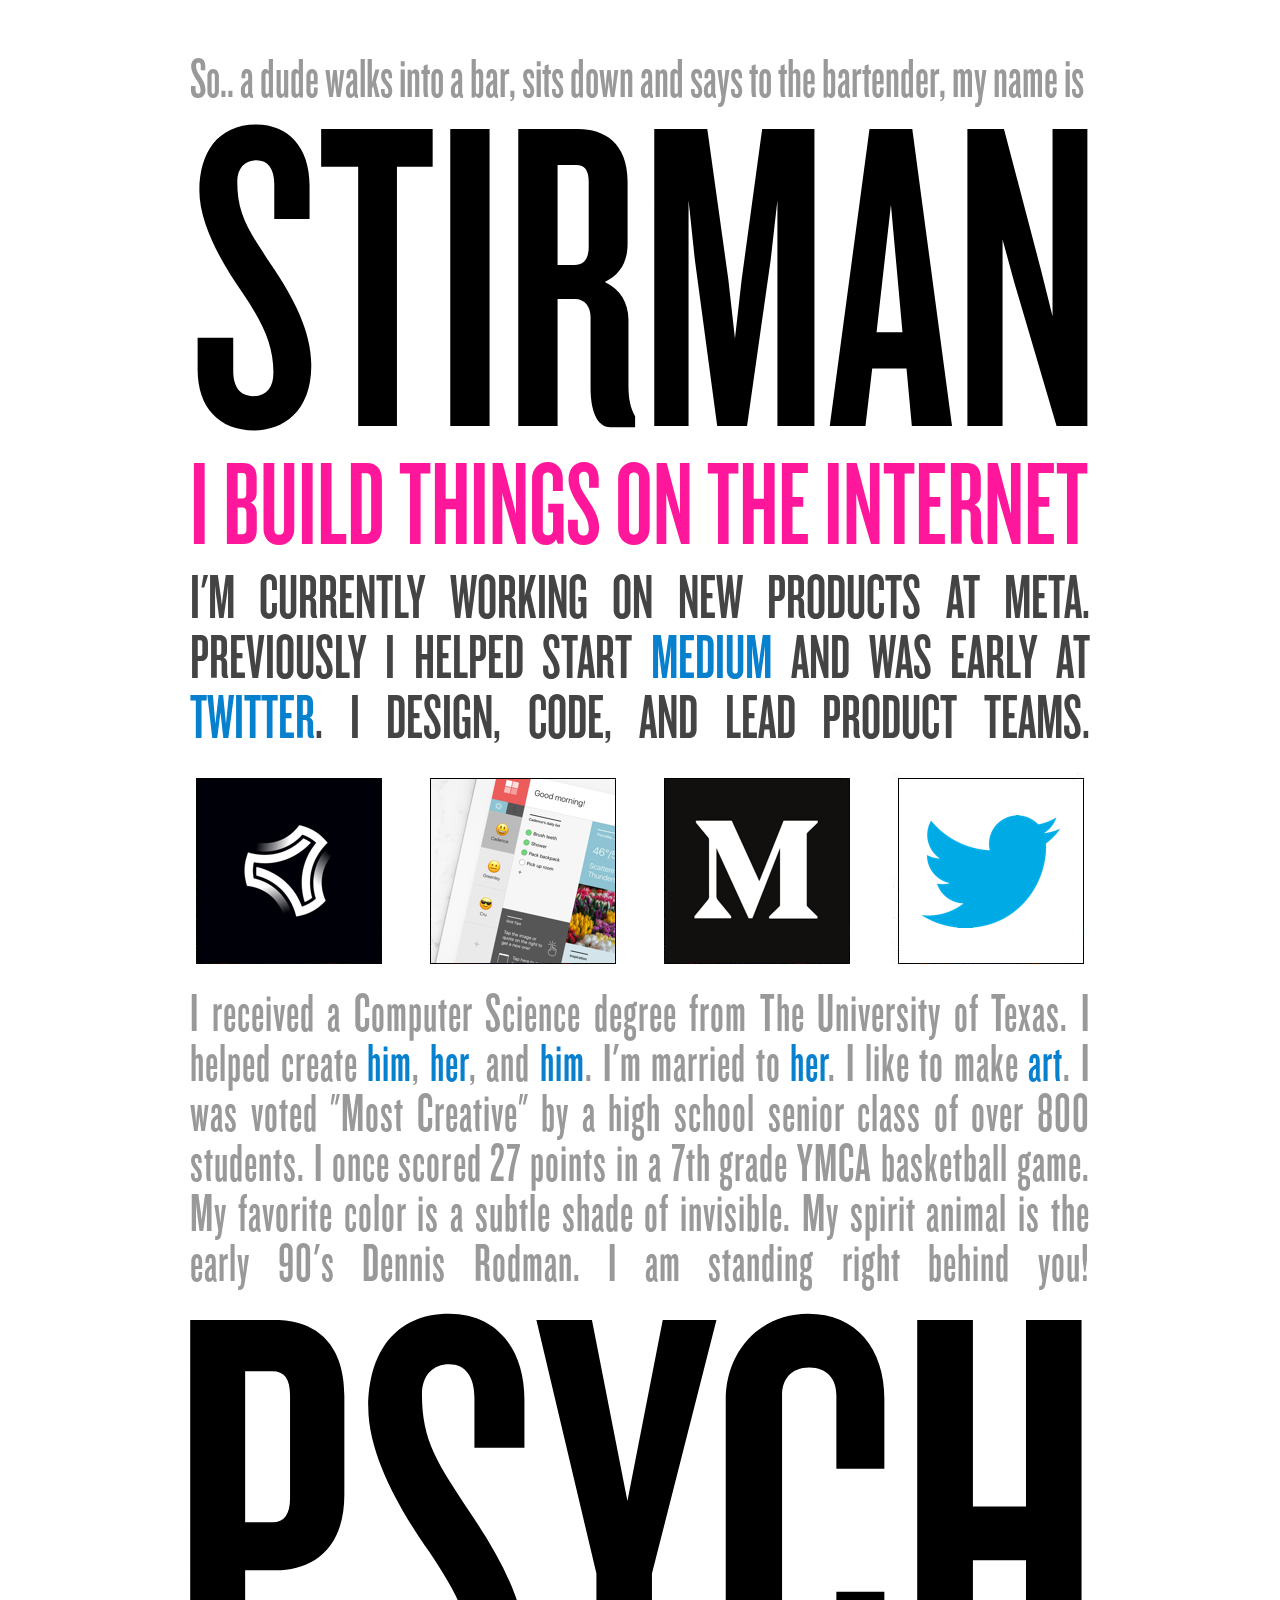
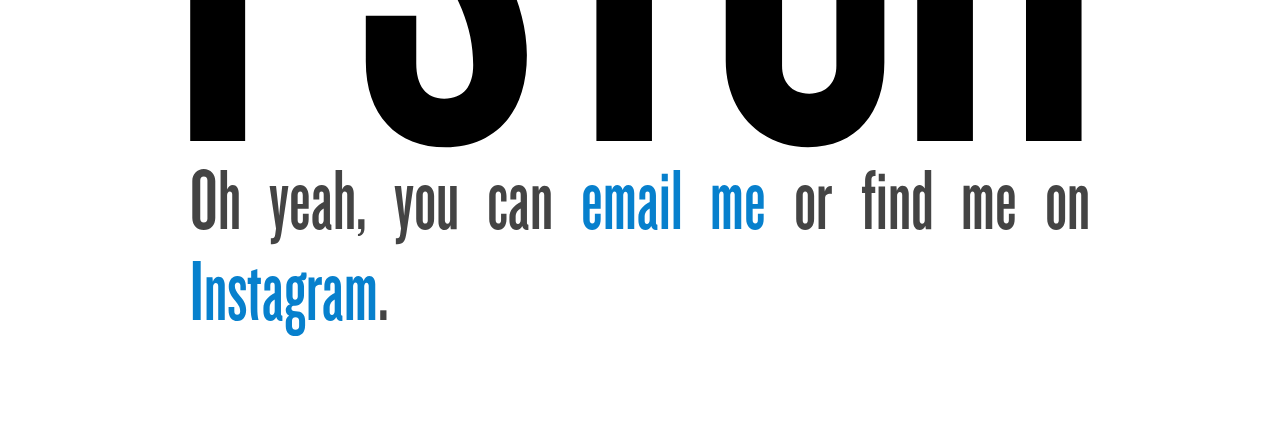
==== index.html @ 9b6b1cd8 "Update index.html" ====
<!DOCTYPE html>
<html>
  <head>
    <title>STIRMAN</title>
    <link rel="stylesheet" href="/stylesheets/application.css" type="text/css" media="screen, projection">
    <link rel="shortcut icon" href="/favicon.png">
  </head>
  <body>
    <div id="content">
      <div id="hi">
        So.. a dude walks into a bar, sits down and says to the bartender, my name is
      </div>
      <div id="stirman">
        STIRMAN
      </div>
      <div id="build">
        I BUILD THINGS ON THE INTERNET
      </div>
      <div id="currently">
        I'm currently working on new products at Meta. Previously I helped start <a href="http://www.medium.com" target="_blank">Medium</a> and was early at <a href="http://www.twitter.com" target="_blank">Twitter</a>. I design, code, and lead product teams.
      </div>
      <div class='block'>
        <a href="http://getlucid.com" target="_blank"><img src='/images/lucid.png' alt='Lucid' /></a><br/><br/>
      </div>
      <div class='block'>
        <a href="http://grid.stirman.net" target="_blank"><img src='/images/grid.png' alt='Lucid' /></a><br/><br/>
      </div>
      <div class='block'>
        <a href="http://www.medium.com" target="_blank"><img src='/images/medium.png' alt='Medium' /></a><br/><br/>
      </div>
      <div class='block last'>
        <a href="http://twitter.com" target="_blank"><img src='/images/hoot.png' alt='Hoot' /></a><br/><br/>
      </div>
      <div id="notable">
        I received a Computer Science degree from The University of Texas.
        I helped create <a href="https://www.instagram.com/p/iKl2m0MV6i/" target="_blank">him</a>, <a href="https://www.instagram.com/p/_QR0yosV8H/" target="_blank">her</a>, and <a href="https://www.instagram.com/p/BEEu4xysV2B/" target="_blank">him</a>.
        I'm married to <a href="https://www.instagram.com/p/BFZRTCZMkcy/" target="_blank">her</a>.
	I like to make <a href="https://art.stirman.net" target"_blank">art</a>. 
        I was voted "Most Creative" by a high school senior class of over 800 students.
        I once scored 27 points in a 7th grade YMCA basketball game.
        My favorite color is a subtle shade of invisible.
        My spirit animal is the early 90's Dennis Rodman.
        I am standing right behind you!
      </div>
      <div id="psych">
        PSYCH
      </div>
      <div id="oh">
        Oh yeah, you can <a href="mailto:stirman@gmail.com">email me</a> or find me on <a href="http://instagram/stirman">Instagram</a>.
      </div>
    </div>
    <!--script async src="https://static.medium.com/embed.js"></script><a class="m-profile" data-width="900px" data-border="false" href="https://medium.com/@stirman">Jason Stirman</a-->
    <!--script type="text/javascript">
      var _gaq = _gaq || [];
      _gaq.push(['_setAccount', 'UA-85640-3']);
      _gaq.push(['_trackPageview']);
      (function() {
        var ga = document.createElement('script'); ga.type = 'text/javascript'; ga.async = true;
        ga.src = ('https:' == document.location.protocol ? 'https://ssl' : 'http://www') + '.google-analytics.com/ga.js';
        var s = document.getElementsByTagName('script')[0]; s.parentNode.insertBefore(ga, s);
      })();
    </script-->
  </body>
</html>
---- stylesheets/application.css ----
@font-face { font-family: Knockout; src: url('Knockout-HTF47-Bantamweight.otf'); }

#content {
  width: 900px;
  margin: 0px auto;
  margin-top: 50px;
  font-family: Knockout, sans-serif;
  text-align: justify;
}

a {
  color: #0780cd;
  text-decoration: none;
}

a:hover {
  color: #174e71;
}

#hi {
  font-size: 57px;
  color: #999;
  font-weight: 100;
}

#stirman {
  font-size: 446px;
  font-weight: 100;
  color: #000;
  margin-top: -50px;
}

#build {
  font-size: 122px;
  font-weight: 100;
  color: #fe179b;
  margin-top: -70px;
}

#currently {
  font-size: 65px;
  font-weight: 100;
  color: #444;
  line-height: 60px;
  text-transform: uppercase;
  margin-bottom: 10px;
  text-align: justify;
  text-align-last: justify;
}

.block {
  float: left;
  margin: 14px 36px 0px 0px;
}

.block.last {
  margin-right: 0px;
}

#notable {
  font-size: 55px;
  font-weight: 100;
  color: #999;
  line-height: 50px;
  margin-top: 18px;
  text-align: justify;
  text-align-last: justify;
  letter-spacing: 1px;
}

#psych {
  font-size: 632px;
  font-weight: 100;
  color: #000;
  margin-top: -70px;
  margin-left: -20px;
}

#oh {
  font-size: 89px;
  font-weight: 100;
  color: #444;
  margin-top: -110px;
  margin-bottom: 90px;
}

@-moz-document url-prefix() {

  #hi {
    font-size: 56.7px;
  }

  #stirman {
    font-size: 440px;
  }

  #build {
    font-size: 118px;
  }

  #currently {
    font-size: 64.8px;
  }

  #notable {
    font-size: 54.4px;
  }

  #psych {
    font-size: 630px;
  }

  #oh {
    font-size: 89px;
  }
}
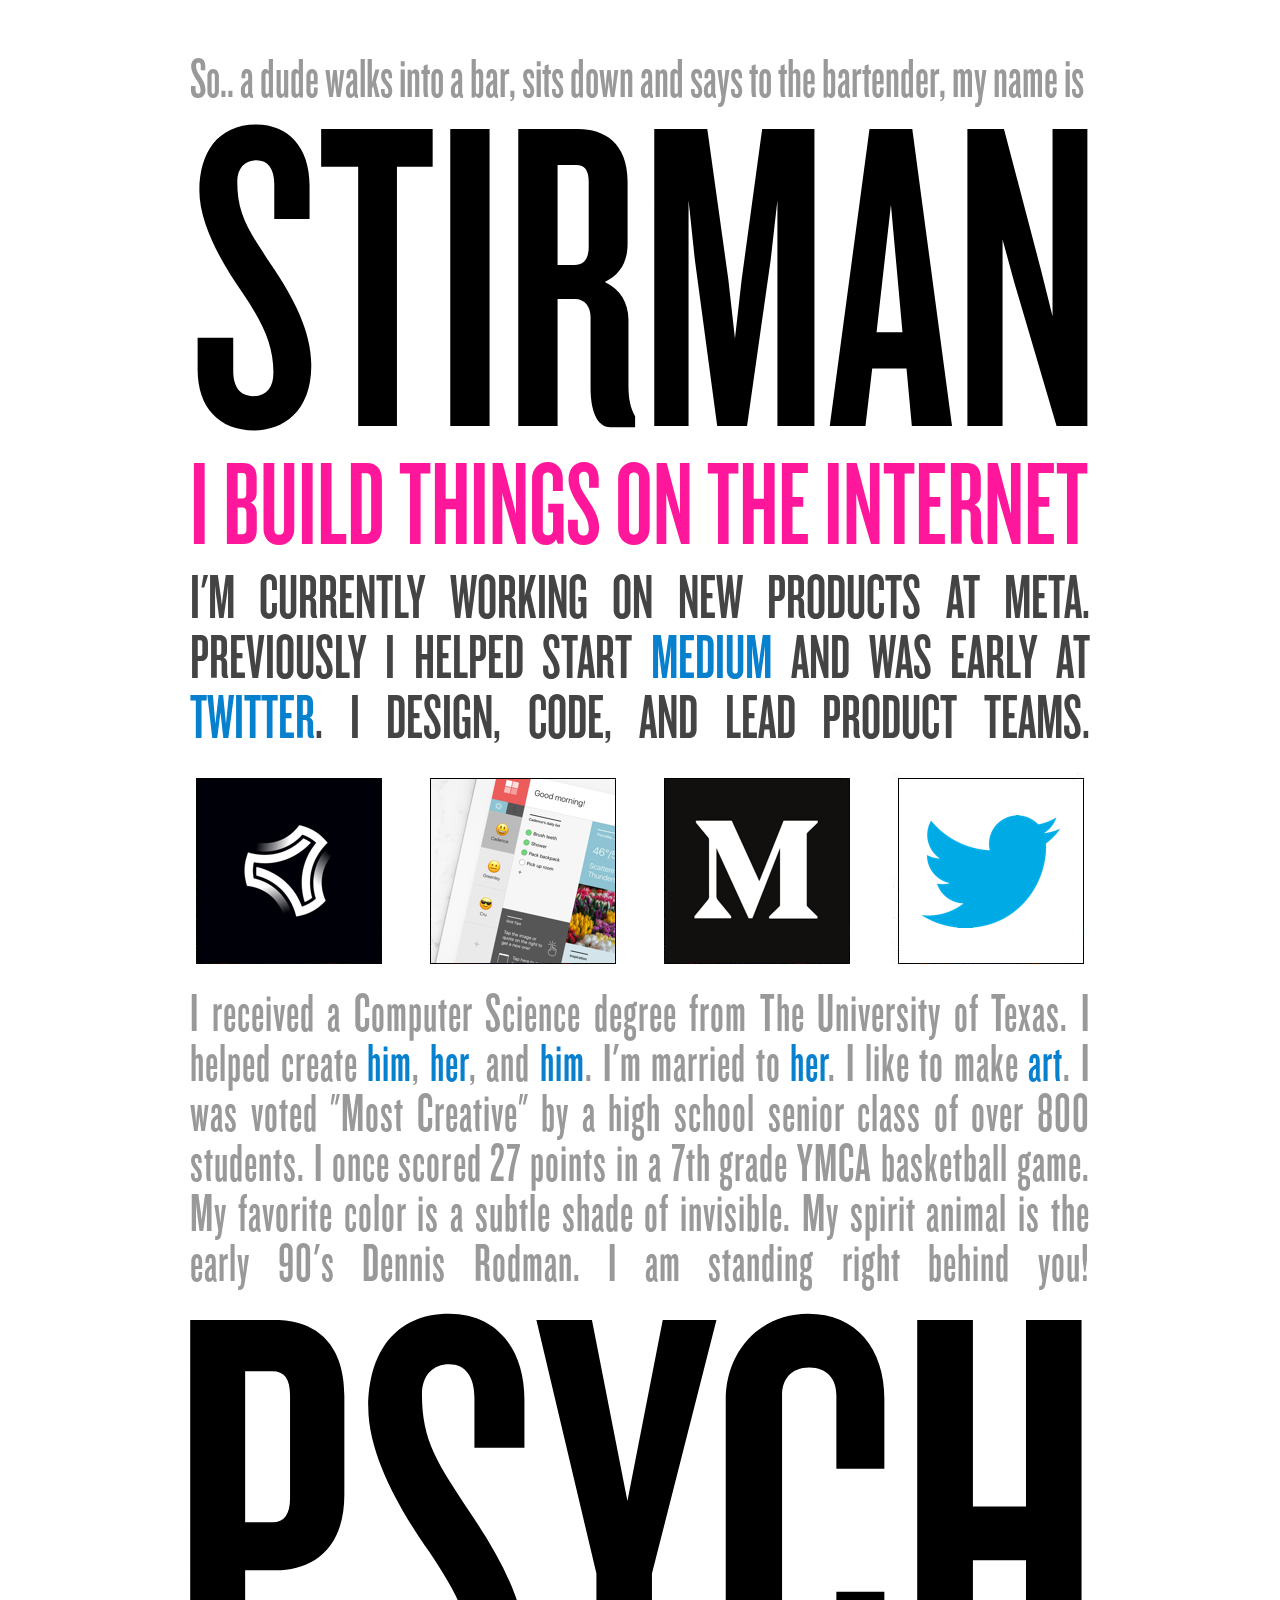
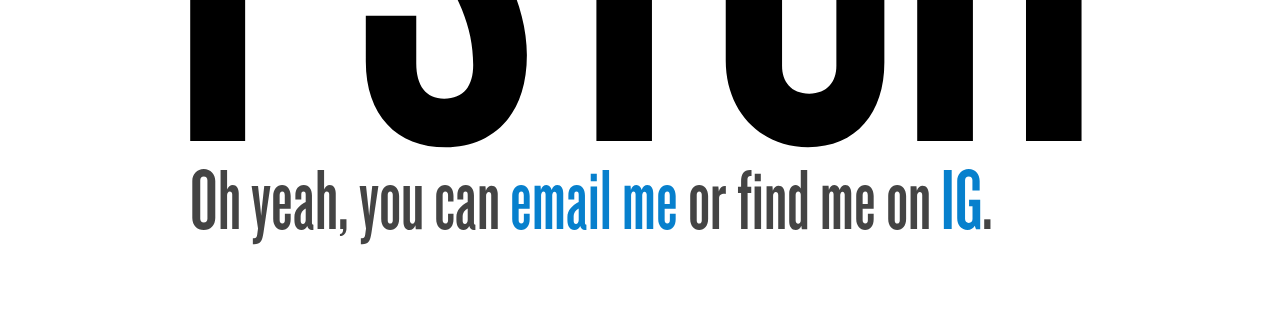
==== commit 837ac4e8: "Update index.html" ====
--- a/index.html
+++ b/index.html
@@ -46,7 +46,7 @@
         PSYCH
       </div>
       <div id="oh">
-        Oh yeah, you can <a href="mailto:stirman@gmail.com">email me</a> or find me on <a href="http://instagram/stirman">Instagram</a>.
+        Oh yeah, you can <a href="mailto:stirman@gmail.com">email me</a> or find me on <a href="http://instagram/stirman">IG</a>.
       </div>
     </div>
     <!--script async src="https://static.medium.com/embed.js"></script><a class="m-profile" data-width="900px" data-border="false" href="https://medium.com/@stirman">Jason Stirman</a-->
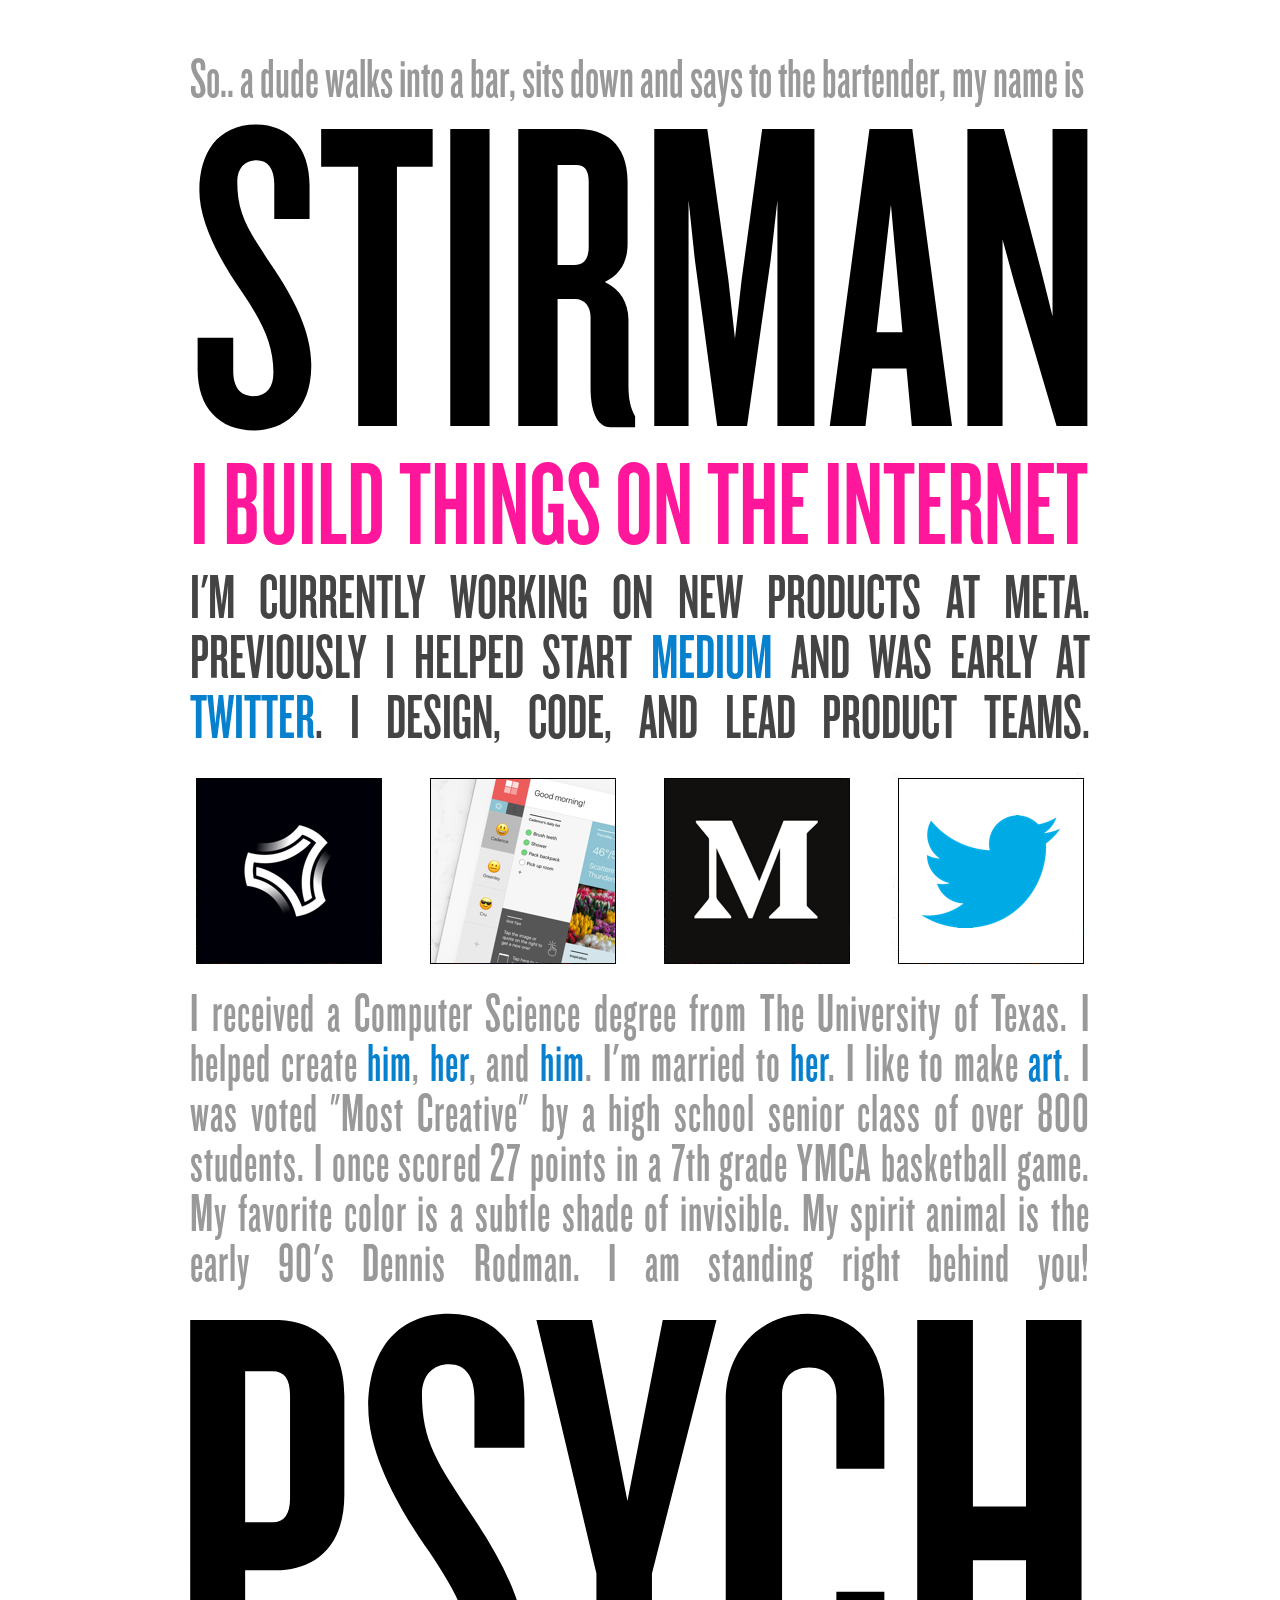
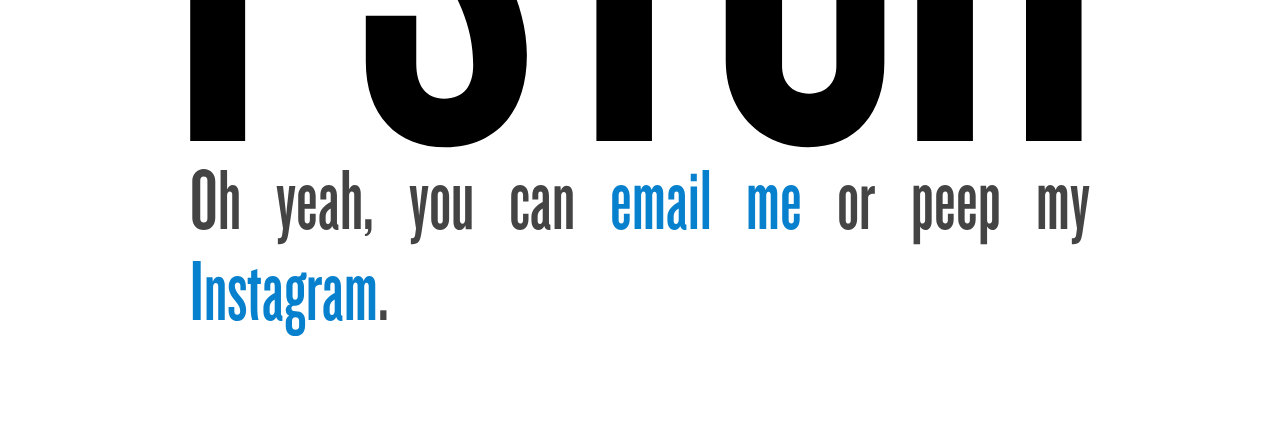
==== commit 119eb643: "Update index.html" ====
--- a/index.html
+++ b/index.html
@@ -46,7 +46,7 @@
         PSYCH
       </div>
       <div id="oh">
-        Oh yeah, you can <a href="mailto:stirman@gmail.com">email me</a> or find me on <a href="http://instagram/stirman">IG</a>.
+        Oh yeah, you can <a href="mailto:stirman@gmail.com">email me</a> or peep my <a href="http://instagram/stirman">Instagram</a>.
       </div>
     </div>
     <!--script async src="https://static.medium.com/embed.js"></script><a class="m-profile" data-width="900px" data-border="false" href="https://medium.com/@stirman">Jason Stirman</a-->
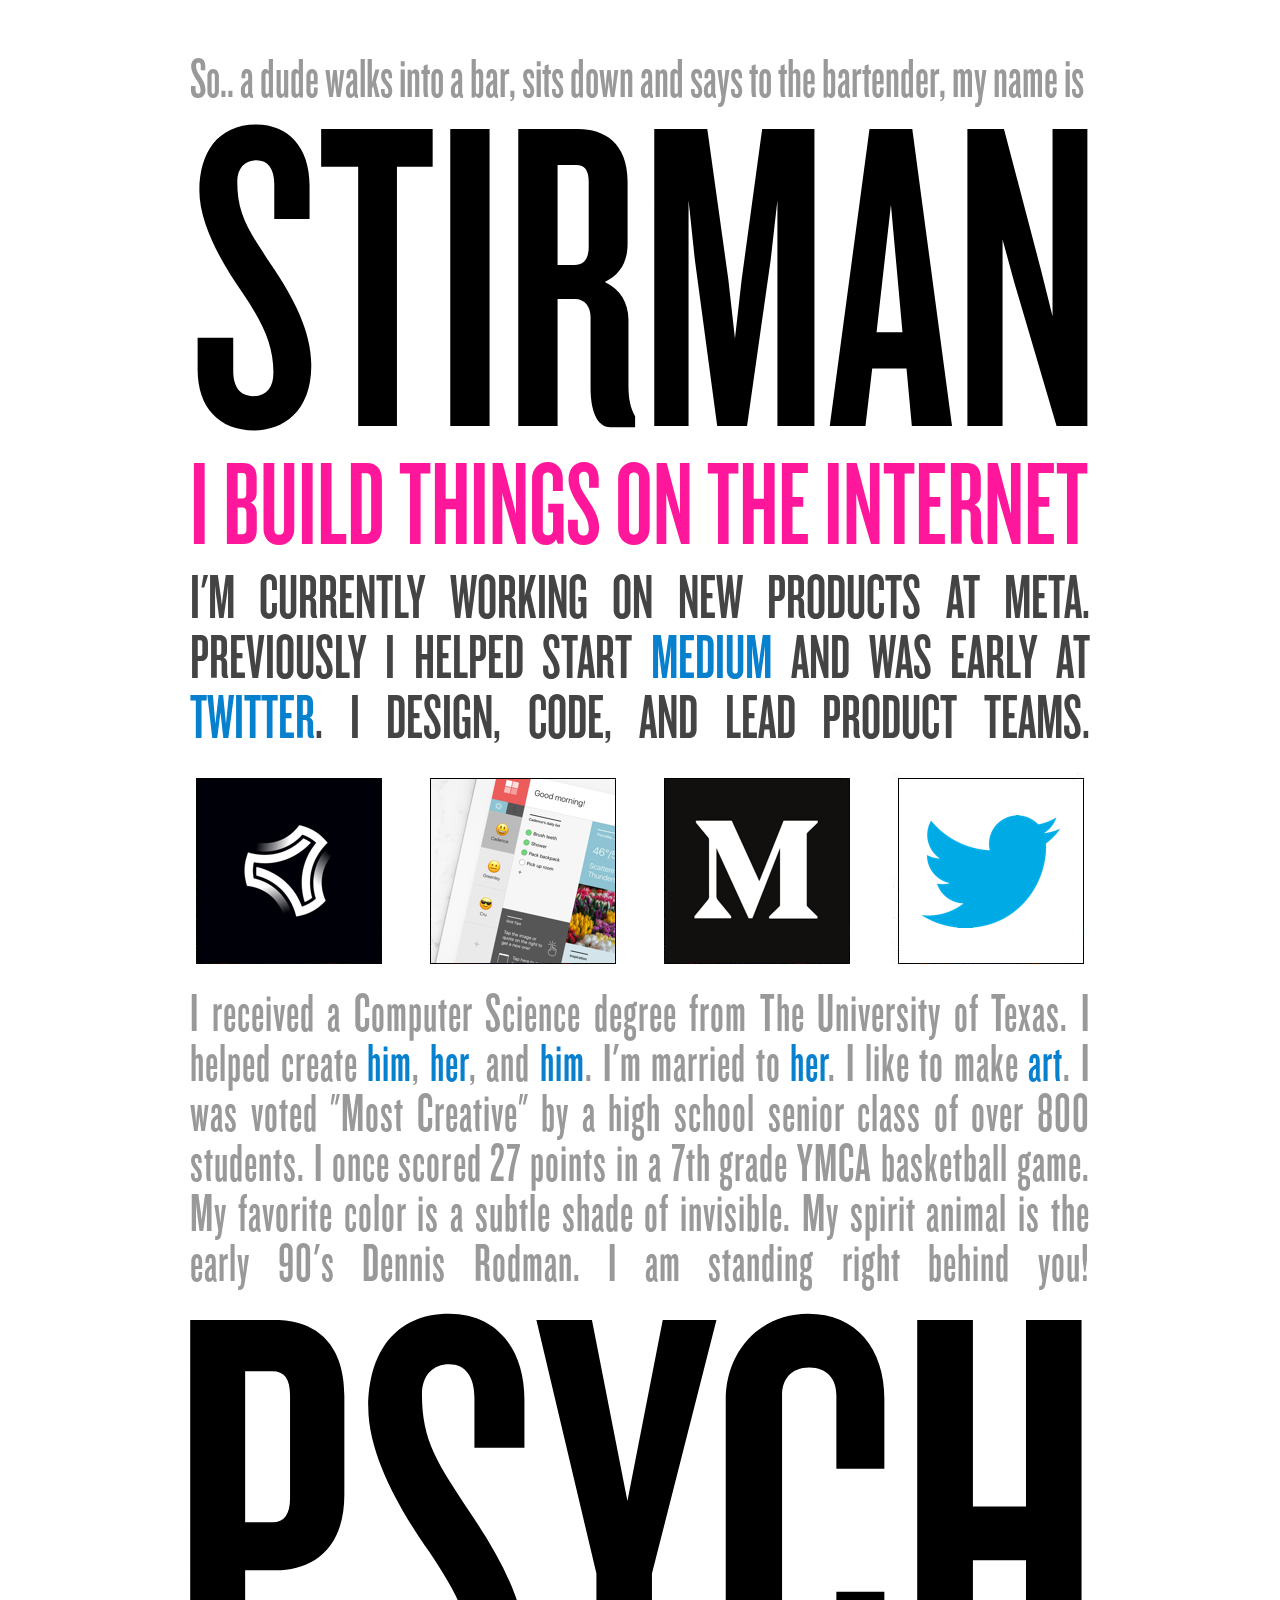
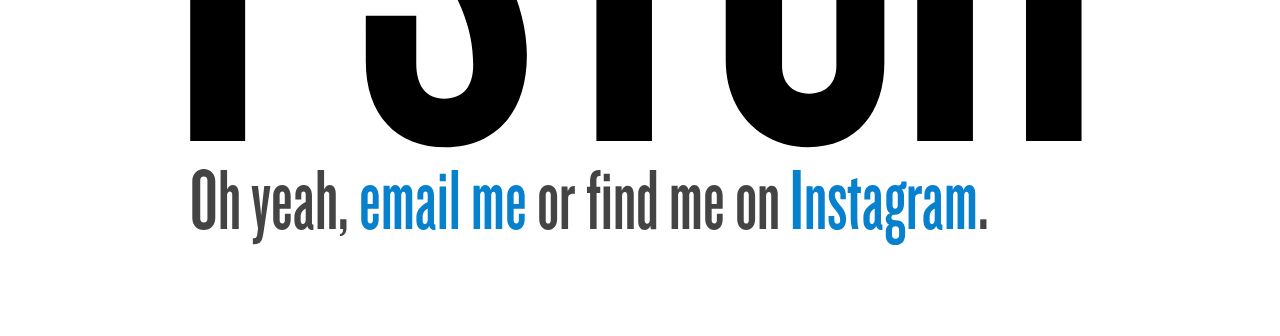
==== commit 605ba2f2: "Update index.html" ====
--- a/index.html
+++ b/index.html
@@ -46,7 +46,7 @@
         PSYCH
       </div>
       <div id="oh">
-        Oh yeah, you can <a href="mailto:stirman@gmail.com">email me</a> or peep my <a href="http://instagram/stirman">Instagram</a>.
+        Oh yeah, <a href="mailto:stirman@gmail.com">email me</a> or find me on <a href="http://instagram/stirman">Instagram</a>.
       </div>
     </div>
     <!--script async src="https://static.medium.com/embed.js"></script><a class="m-profile" data-width="900px" data-border="false" href="https://medium.com/@stirman">Jason Stirman</a-->
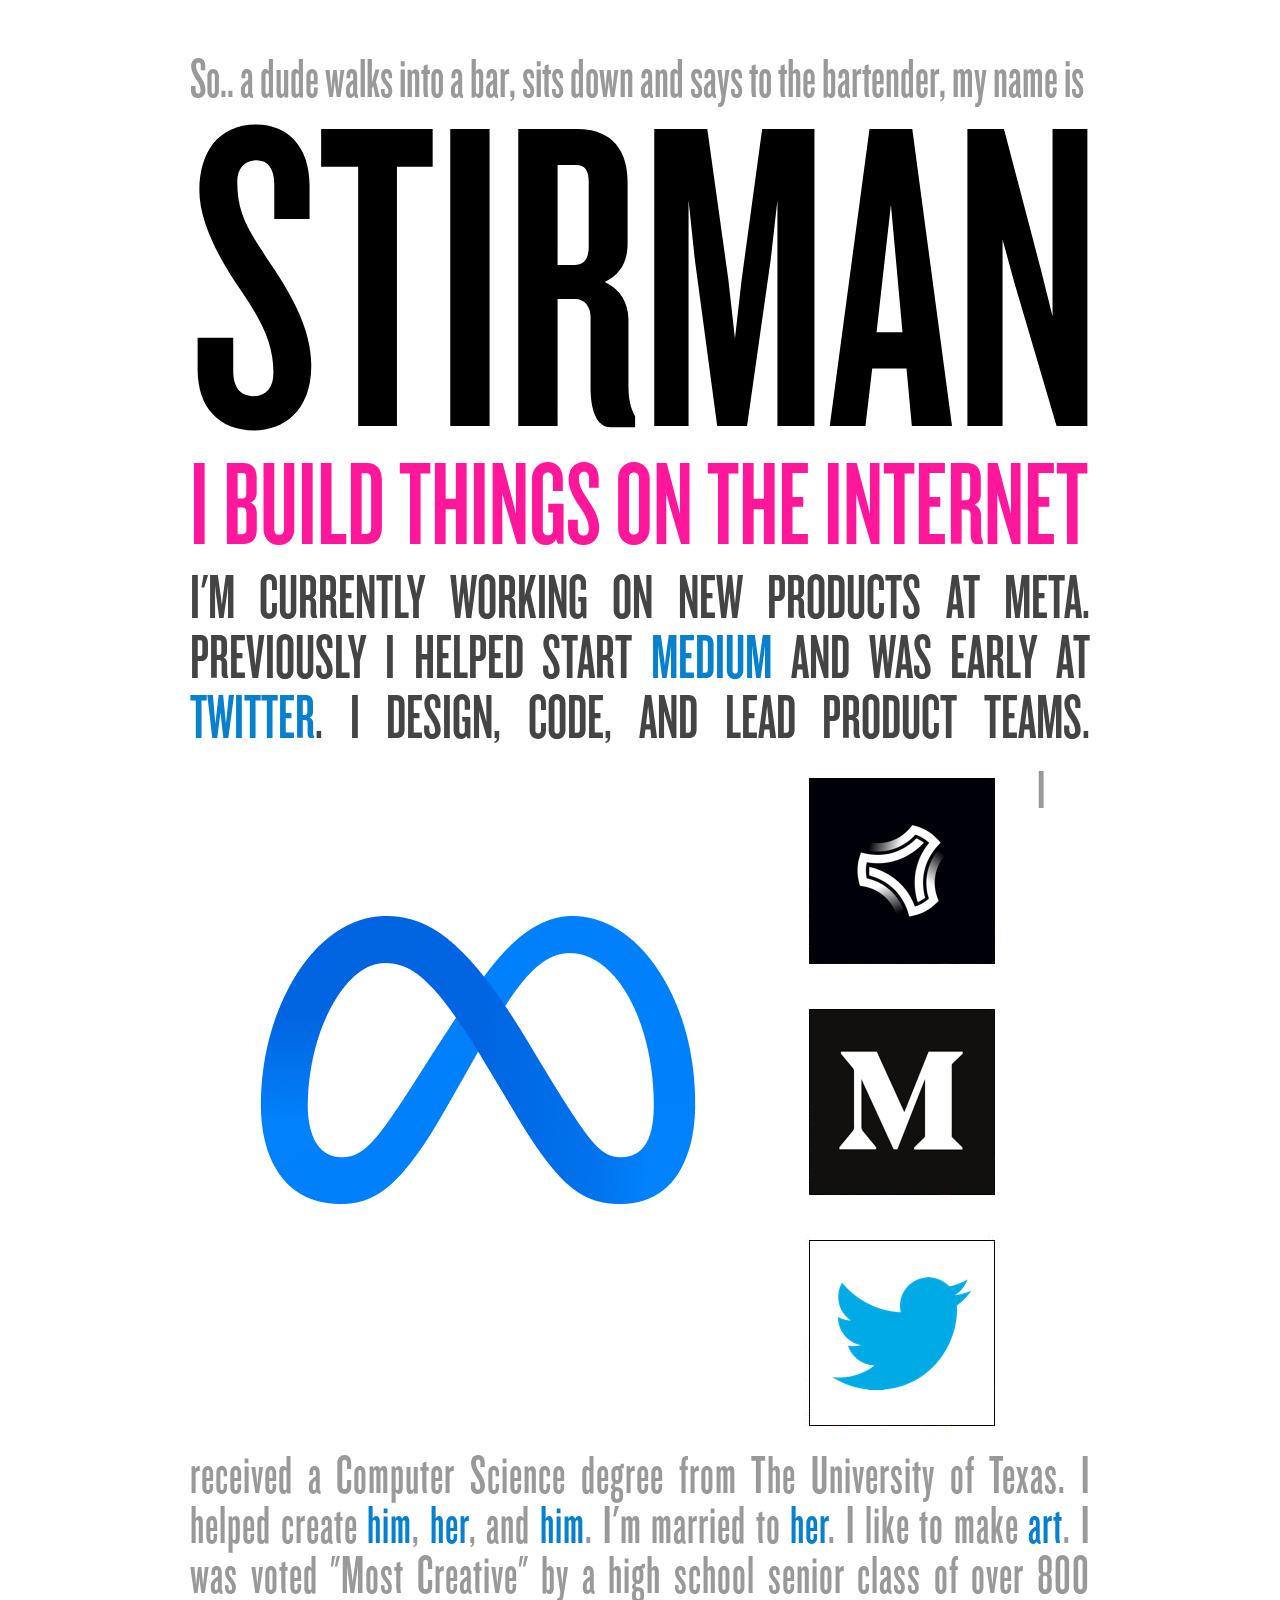
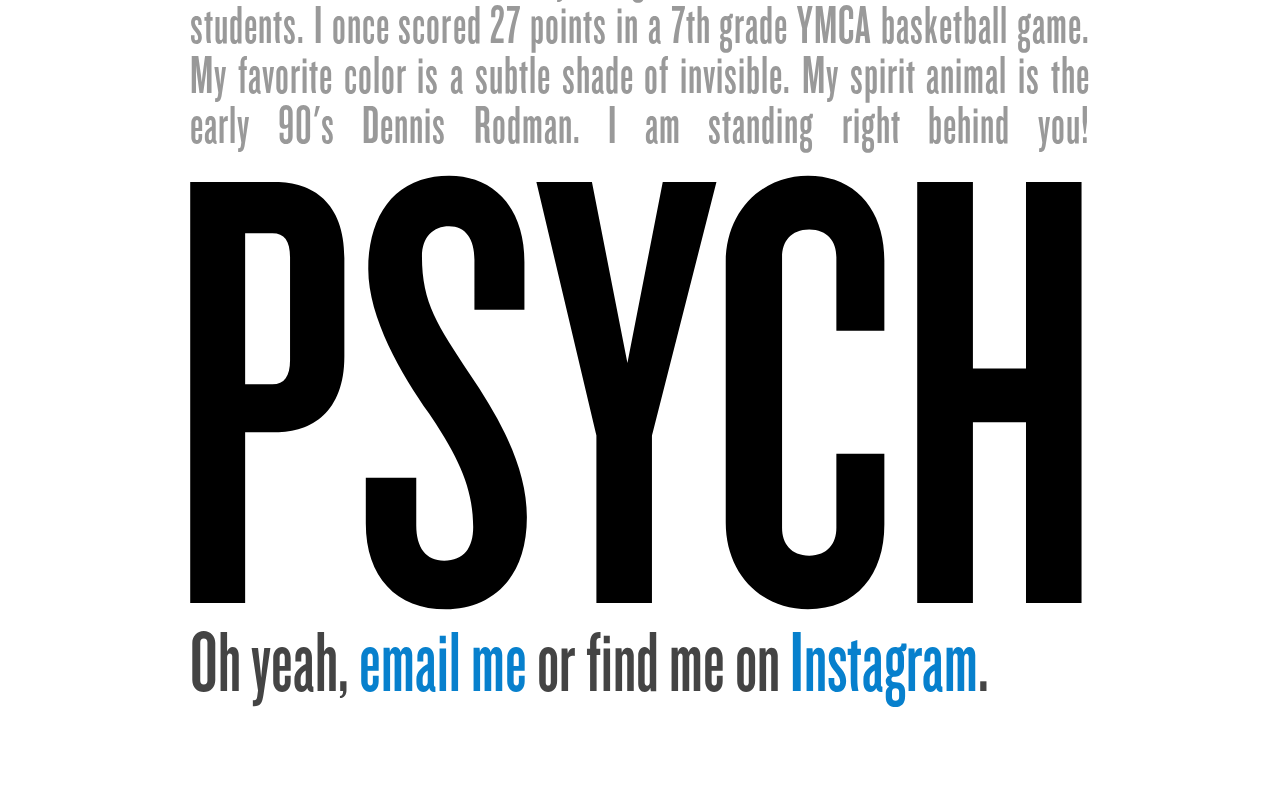
==== commit e1519dca: "Update index.html" ====
--- a/index.html
+++ b/index.html
@@ -20,10 +20,10 @@
         I'm currently working on new products at Meta. Previously I helped start <a href="http://www.medium.com" target="_blank">Medium</a> and was early at <a href="http://www.twitter.com" target="_blank">Twitter</a>. I design, code, and lead product teams.
       </div>
       <div class='block'>
-        <a href="http://getlucid.com" target="_blank"><img src='/images/lucid.png' alt='Lucid' /></a><br/><br/>
+        <a href="https://tech.facebook.com/engineering/2019/7/npe-team-from-facebook/" target="_blank"><img src='/images/meta.png' alt='Meta' /></a><br/><br/>
       </div>
       <div class='block'>
-        <a href="http://grid.stirman.net" target="_blank"><img src='/images/grid.png' alt='Lucid' /></a><br/><br/>
+        <a href="https://techcrunch.com/2016/05/16/ex-twitter-and-medium-exec-jason-stirman-launches-lucid-a-mental-training-app-for-athletes/" target="_blank"><img src='/images/lucid.png' alt='Lucid' /></a><br/><br/>
       </div>
       <div class='block'>
         <a href="http://www.medium.com" target="_blank"><img src='/images/medium.png' alt='Medium' /></a><br/><br/>
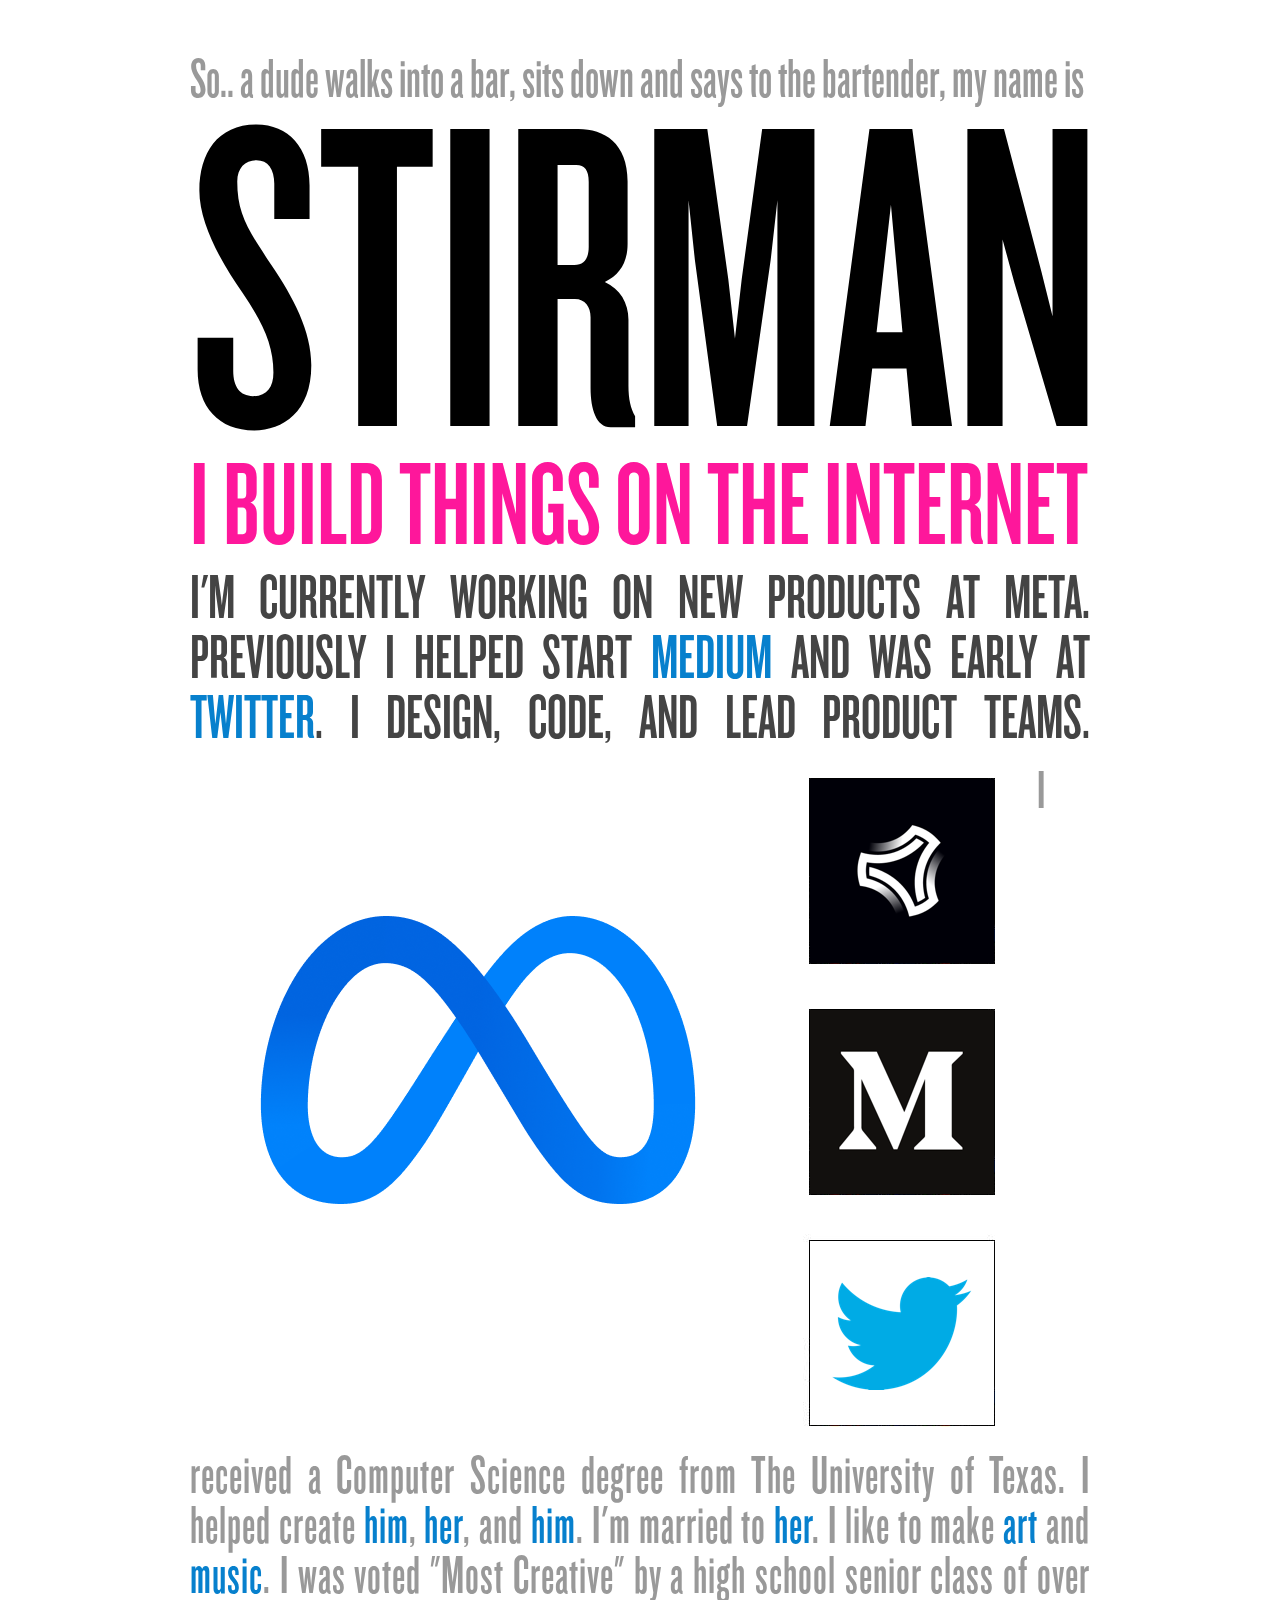
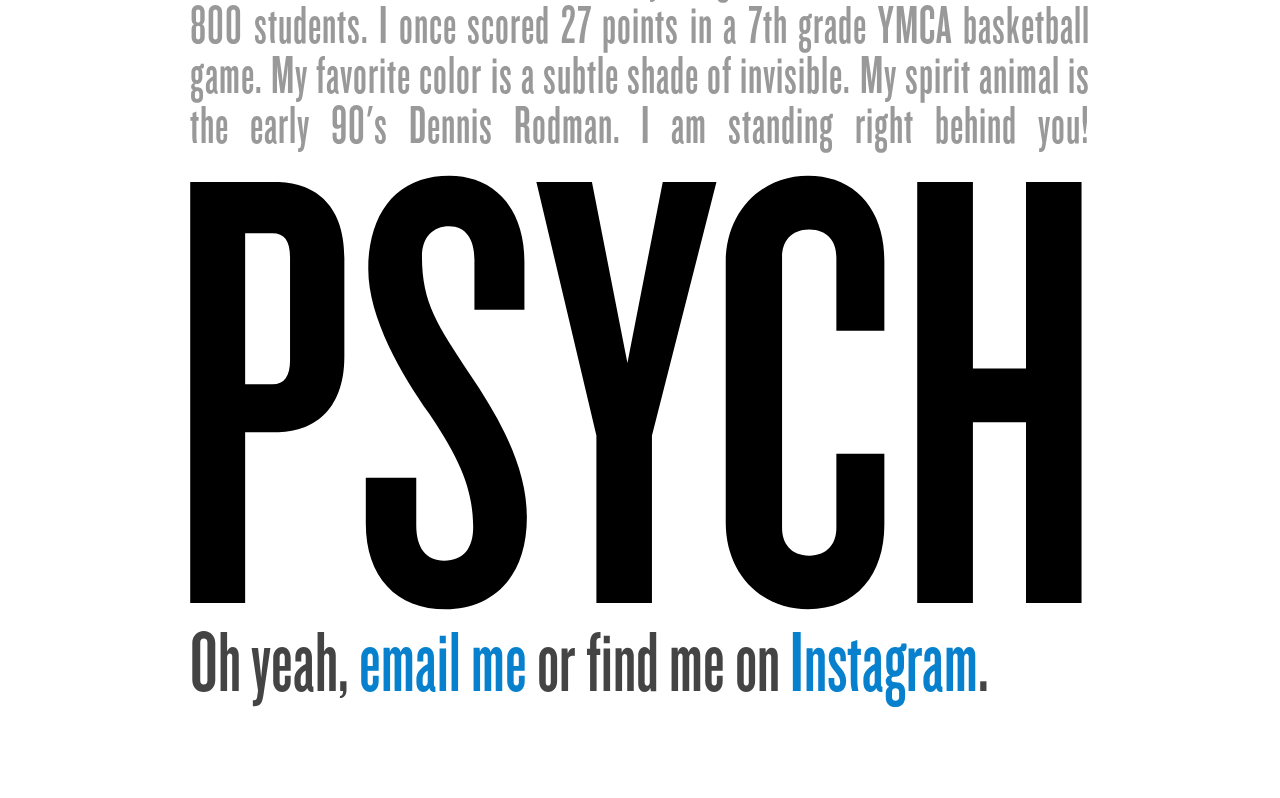
==== commit e57d5eab: "Update index.html" ====
--- a/index.html
+++ b/index.html
@@ -35,7 +35,7 @@
         I received a Computer Science degree from The University of Texas.
         I helped create <a href="https://www.instagram.com/p/iKl2m0MV6i/" target="_blank">him</a>, <a href="https://www.instagram.com/p/_QR0yosV8H/" target="_blank">her</a>, and <a href="https://www.instagram.com/p/BEEu4xysV2B/" target="_blank">him</a>.
         I'm married to <a href="https://www.instagram.com/p/BFZRTCZMkcy/" target="_blank">her</a>.
-	I like to make <a href="https://art.stirman.net" target"_blank">art</a>. 
+	I like to make <a href="https://art.stirman.net" target"_blank">art</a> and <a href="https://open.spotify.com/album/6ofgw3n5158H877tEe7GG1?si=LjKROPrtSBaMtKQIjTK0dA" target"_blank">music</a>. 
         I was voted "Most Creative" by a high school senior class of over 800 students.
         I once scored 27 points in a 7th grade YMCA basketball game.
         My favorite color is a subtle shade of invisible.
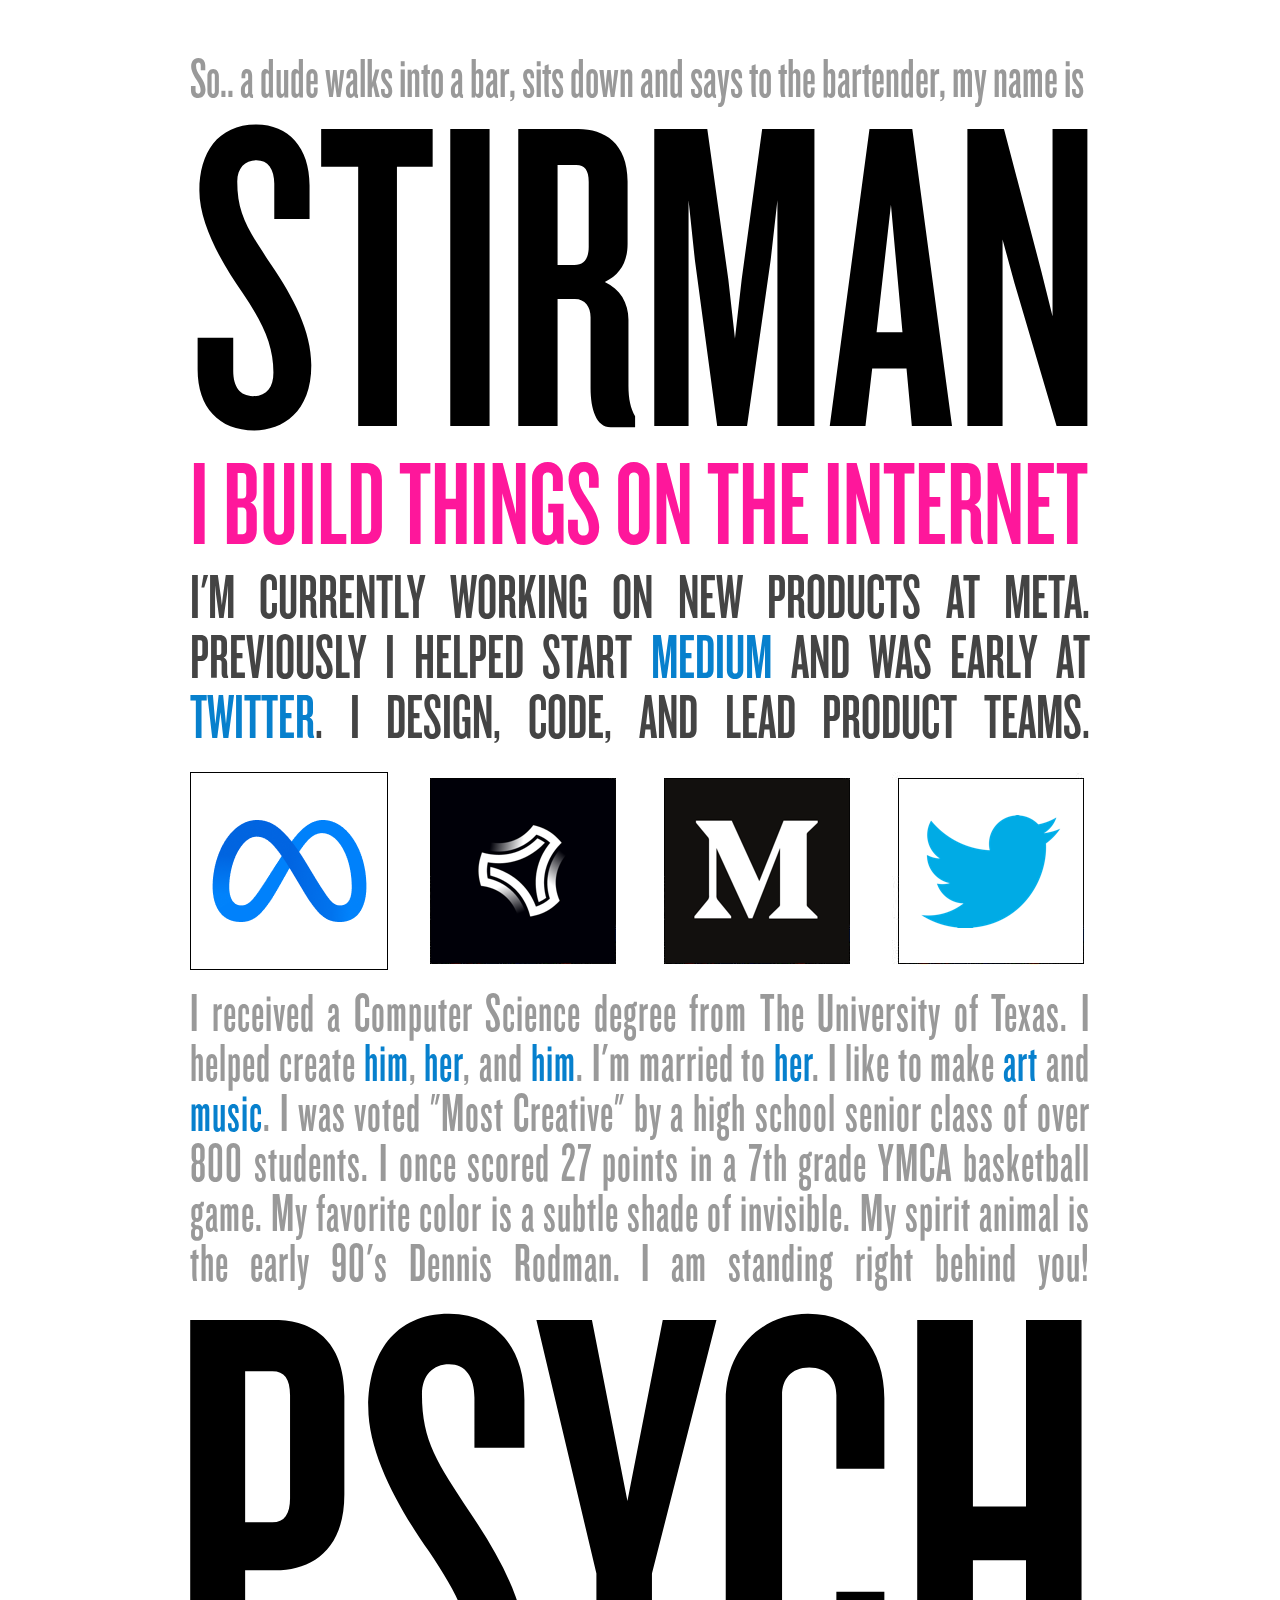
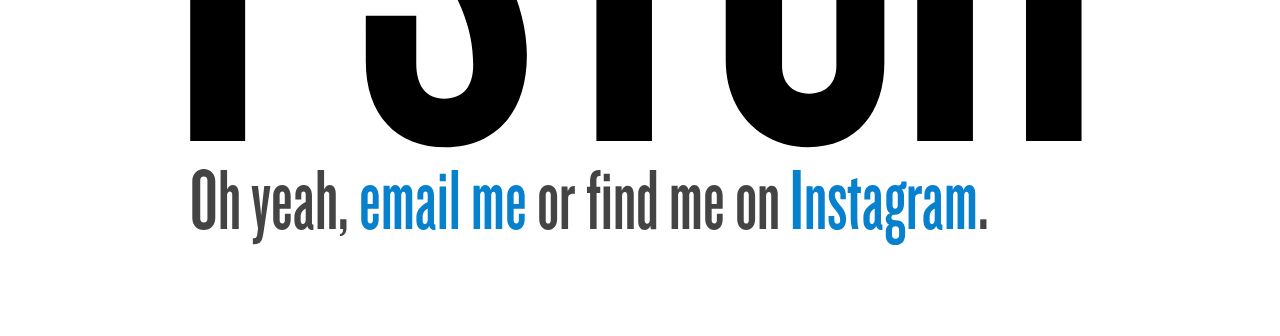
==== commit 333227da: "Update index.html" ====
--- a/index.html
+++ b/index.html
@@ -20,7 +20,7 @@
         I'm currently working on new products at Meta. Previously I helped start <a href="http://www.medium.com" target="_blank">Medium</a> and was early at <a href="http://www.twitter.com" target="_blank">Twitter</a>. I design, code, and lead product teams.
       </div>
       <div class='block'>
-        <a href="https://tech.facebook.com/engineering/2019/7/npe-team-from-facebook/" target="_blank"><img src='/images/meta.png' alt='Meta' /></a><br/><br/>
+        <a href="https://tech.facebook.com/engineering/2019/7/npe-team-from-facebook/" target="_blank"><img src='/images/meta1.png' alt='Meta' /></a><br/><br/>
       </div>
       <div class='block'>
         <a href="https://techcrunch.com/2016/05/16/ex-twitter-and-medium-exec-jason-stirman-launches-lucid-a-mental-training-app-for-athletes/" target="_blank"><img src='/images/lucid.png' alt='Lucid' /></a><br/><br/>
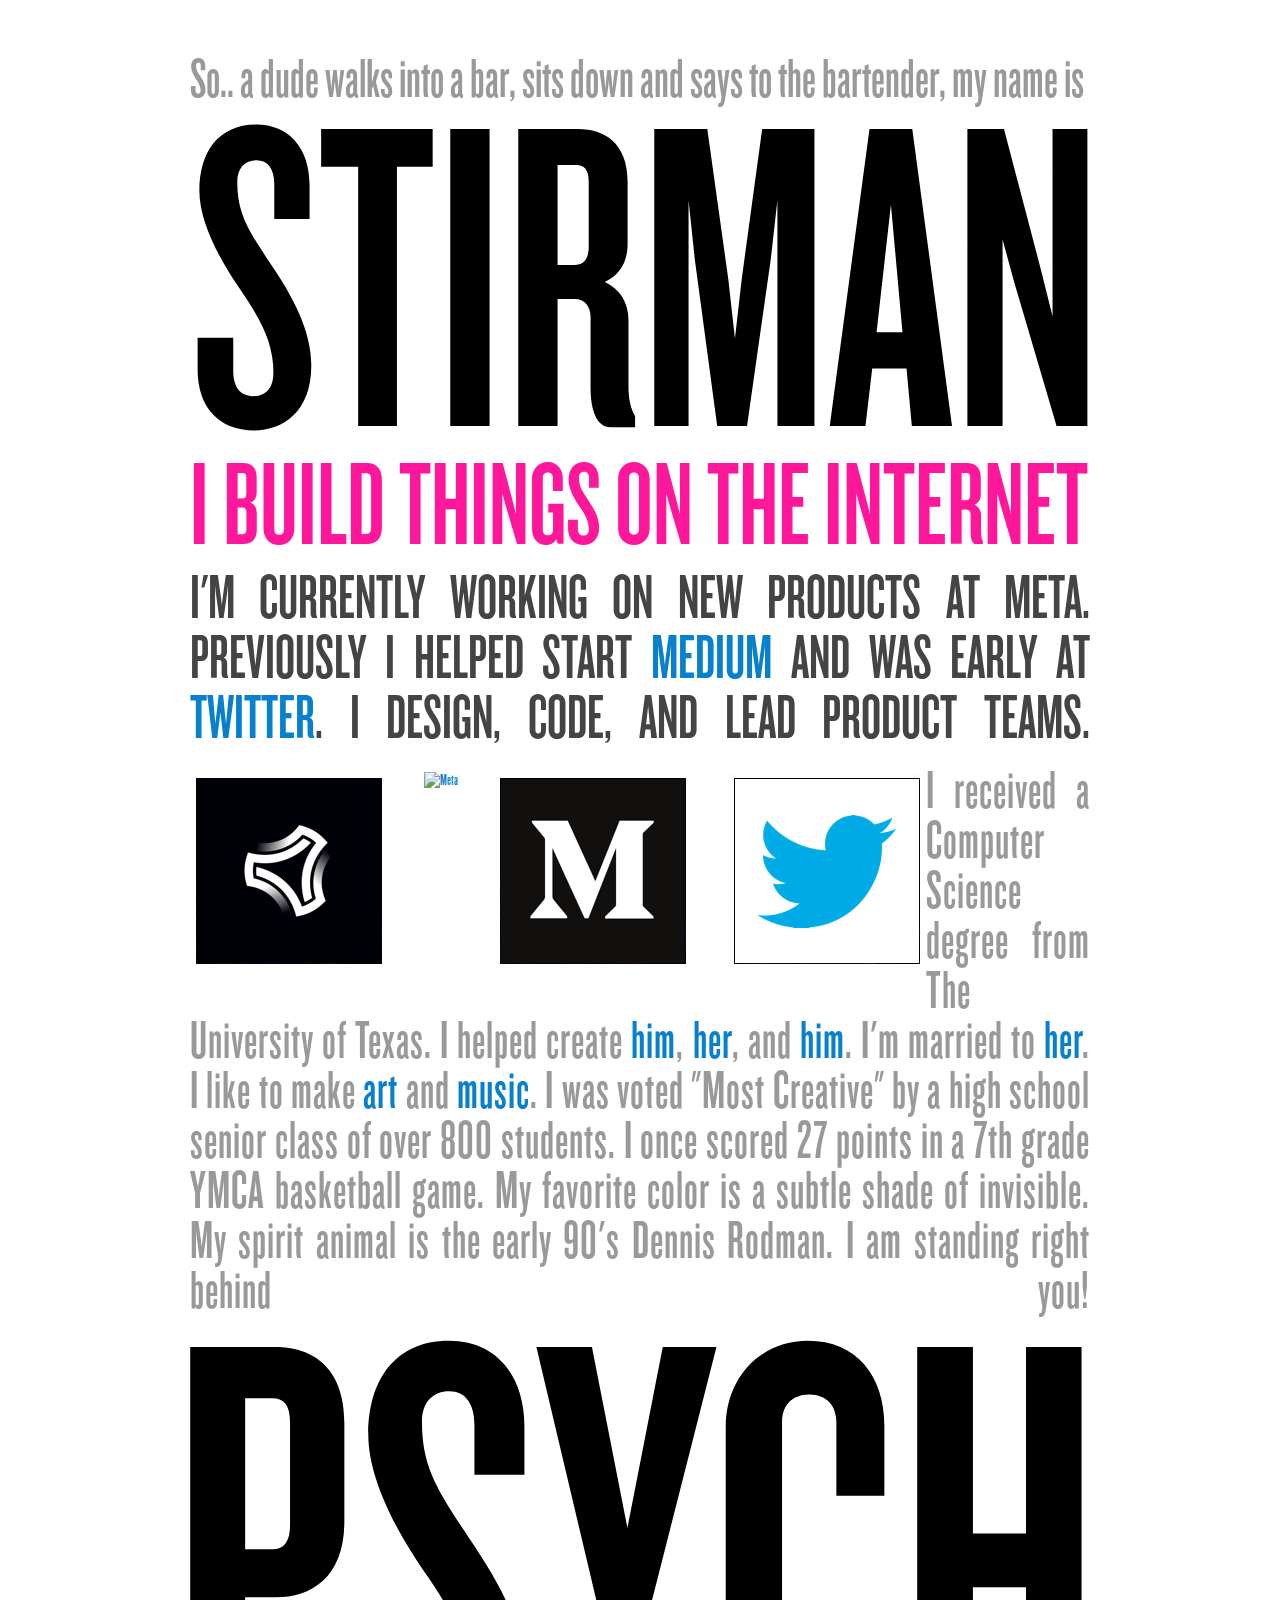
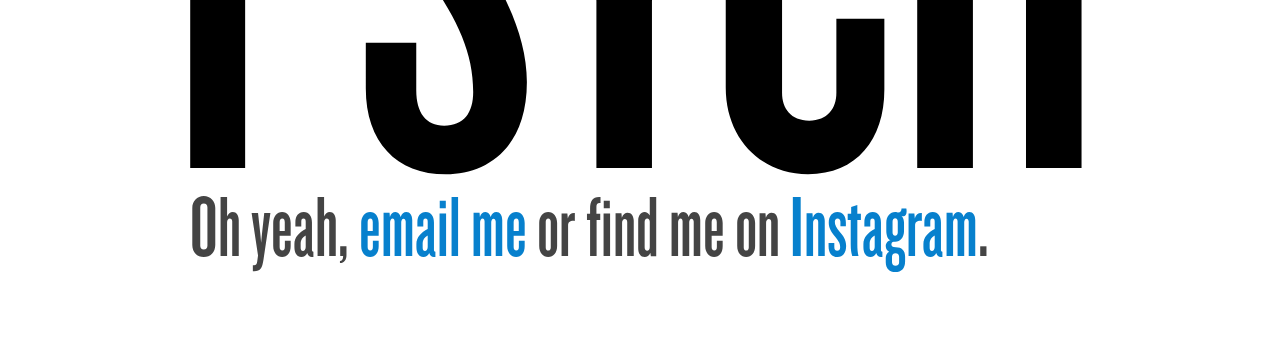
==== commit 5cebfcf6: "Update index.html" ====
--- a/index.html
+++ b/index.html
@@ -20,10 +20,10 @@
         I'm currently working on new products at Meta. Previously I helped start <a href="http://www.medium.com" target="_blank">Medium</a> and was early at <a href="http://www.twitter.com" target="_blank">Twitter</a>. I design, code, and lead product teams.
       </div>
       <div class='block'>
-        <a href="https://tech.facebook.com/engineering/2019/7/npe-team-from-facebook/" target="_blank"><img src='/images/meta1.png' alt='Meta' /></a><br/><br/>
+        <a href="https://techcrunch.com/2016/05/16/ex-twitter-and-medium-exec-jason-stirman-launches-lucid-a-mental-training-app-for-athletes/" target="_blank"><img src='/images/lucid.png' alt='Lucid' /></a><br/><br/>
       </div>
       <div class='block'>
-        <a href="https://techcrunch.com/2016/05/16/ex-twitter-and-medium-exec-jason-stirman-launches-lucid-a-mental-training-app-for-athletes/" target="_blank"><img src='/images/lucid.png' alt='Lucid' /></a><br/><br/>
+        <a href="https://tech.facebook.com/engineering/2019/7/npe-team-from-facebook/" target="_blank"><img src='/images/meta2.png' alt='Meta' /></a><br/><br/>
       </div>
       <div class='block'>
         <a href="http://www.medium.com" target="_blank"><img src='/images/medium.png' alt='Medium' /></a><br/><br/>
